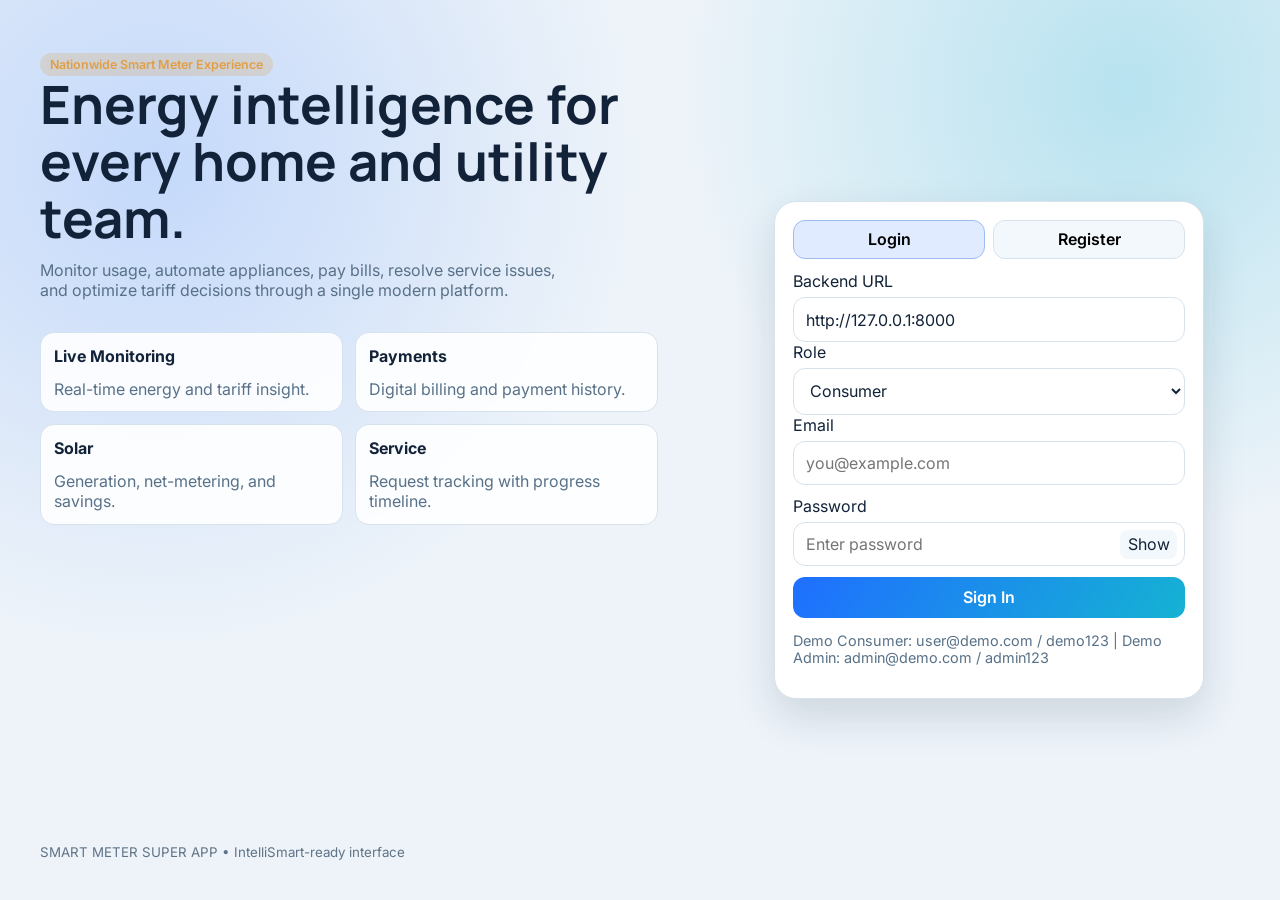
==== frontend/index.html @ e5cbe926 "Initial commit - Smart Meter Super App" ====
﻿<!doctype html>
<html lang="en">
<head>
  <meta charset="UTF-8" />
  <meta name="viewport" content="width=device-width, initial-scale=1.0" />
  <title>SMART METER SUPER APP | Login</title>
  <link rel="preconnect" href="https://fonts.googleapis.com" />
  <link rel="preconnect" href="https://fonts.gstatic.com" crossorigin />
  <link href="https://fonts.googleapis.com/css2?family=Inter:wght@400;500;600;700&family=Manrope:wght@600;700;800&display=swap" rel="stylesheet" />
  <link rel="stylesheet" href="./css/auth.css" />
</head>
<body>
  <div class="auth-layout">
    <section class="hero fade-in">
      <div>
        <p class="badge normal">Nationwide Smart Meter Experience</p>
        <h1>Energy intelligence for every home and utility team.</h1>
        <p>
          Monitor usage, automate appliances, pay bills, resolve service issues, and optimize tariff decisions through a single modern platform.
        </p>
        <div class="hero-grid">
          <article class="hero-tile"><strong>Live Monitoring</strong><p>Real-time energy and tariff insight.</p></article>
          <article class="hero-tile"><strong>Payments</strong><p>Digital billing and payment history.</p></article>
          <article class="hero-tile"><strong>Solar</strong><p>Generation, net-metering, and savings.</p></article>
          <article class="hero-tile"><strong>Service</strong><p>Request tracking with progress timeline.</p></article>
        </div>
      </div>
      <small style="color:#5f7387">SMART METER SUPER APP • IntelliSmart-ready interface</small>
    </section>

    <section class="auth-panel">
      <div class="auth-card fade-in">
        <div class="tabs">
          <button id="tabLogin" class="tab active" type="button">Login</button>
          <button id="tabRegister" class="tab" type="button">Register</button>
        </div>

        <div class="form-row">
          <label for="apiBase">Backend URL</label>
          <input id="apiBase" type="text" value="http://127.0.0.1:8000" />
        </div>

        <div class="form-row">
          <label for="roleSelect">Role</label>
          <select id="roleSelect">
            <option value="CONSUMER">Consumer</option>
            <option value="ADMIN">Admin / Utility Operator</option>
          </select>
        </div>

        <form id="loginForm" class="form">
          <div class="form-row">
            <label for="loginEmail">Email</label>
            <input id="loginEmail" type="email" required placeholder="you@example.com" />
          </div>
          <div class="form-row">
            <label for="loginPassword">Password</label>
            <div class="pwd-wrap">
              <input id="loginPassword" type="password" required placeholder="Enter password" />
              <button id="toggleLoginPwd" type="button">Show</button>
            </div>
          </div>
          <button id="loginBtn" class="btn" type="submit">Sign In</button>
        </form>

        <form id="registerForm" class="form" style="display:none">
          <div class="form-row">
            <label for="regName">Full Name</label>
            <input id="regName" type="text" required placeholder="Consumer name" />
          </div>
          <div class="form-row">
            <label for="regEmail">Email</label>
            <input id="regEmail" type="email" required placeholder="consumer@example.com" />
          </div>
          <div class="form-row">
            <label for="regMeter">Smart Meter ID</label>
            <input id="regMeter" type="text" required placeholder="SM-10002" />
          </div>
          <div class="form-row">
            <label for="regPassword">Password</label>
            <div class="pwd-wrap">
              <input id="regPassword" type="password" required minlength="6" placeholder="At least 6 characters" />
              <button id="toggleRegPwd" type="button">Show</button>
            </div>
          </div>
          <button id="registerBtn" class="btn" type="submit">Create Consumer Account</button>
        </form>

        <p id="authNotice" class="notice"></p>
      </div>
    </section>
  </div>

  <script type="module" src="./js/pages/auth.js"></script>
</body>
</html>
---- frontend/css/auth.css ----
﻿@import url("./tokens.css");

body {
  min-height: 100vh;
  background:
    radial-gradient(circle at 12% 18%, color-mix(in srgb, var(--brand) 20%, transparent), transparent 36%),
    radial-gradient(circle at 88% 10%, color-mix(in srgb, var(--brand-2) 25%, transparent), transparent 32%),
    var(--bg);
}

.auth-layout {
  min-height: 100vh;
  display: grid;
  grid-template-columns: 1.2fr 1fr;
}

.hero {
  padding: 2.5rem;
  display: grid;
  align-content: space-between;
}

.hero h1 {
  font-size: clamp(2rem, 5vw, 3.3rem);
  line-height: 1.08;
}

.hero p {
  color: var(--muted);
  max-width: 52ch;
  margin: 0.8rem 0 0;
}

.hero-grid {
  margin-top: 2rem;
  display: grid;
  grid-template-columns: repeat(2, minmax(130px, 1fr));
  gap: 0.75rem;
}

.hero-tile {
  border: 1px solid var(--line);
  border-radius: 14px;
  padding: 0.8rem;
  background: color-mix(in srgb, var(--bg-elevated) 88%, transparent);
  backdrop-filter: blur(5px);
}

.auth-panel {
  display: grid;
  place-items: center;
  padding: 1.2rem;
}

.auth-card {
  width: min(430px, 100%);
  border: 1px solid var(--line);
  border-radius: 22px;
  background: var(--bg-elevated);
  box-shadow: var(--shadow-md);
  padding: 1.1rem;
}

.tabs {
  display: grid;
  grid-template-columns: 1fr 1fr;
  gap: 0.45rem;
  margin-bottom: 0.75rem;
}

.tab {
  border: 1px solid var(--line);
  background: var(--bg-muted);
  border-radius: 12px;
  padding: 0.55rem;
  cursor: pointer;
  font-weight: 600;
}

.tab.active {
  background: color-mix(in srgb, var(--brand) 14%, var(--bg-elevated) 86%);
  border-color: color-mix(in srgb, var(--brand) 32%, var(--line) 68%);
}

.form {
  display: grid;
  gap: 0.64rem;
}

.form-row {
  display: grid;
  gap: 0.4rem;
}

.pwd-wrap {
  position: relative;
}

.pwd-wrap button {
  position: absolute;
  right: 8px;
  top: 8px;
  border: 0;
  border-radius: 8px;
  padding: 0.28rem 0.48rem;
  background: var(--bg-muted);
  color: var(--text);
  cursor: pointer;
}

.notice {
  min-height: 1.2rem;
  font-size: 0.9rem;
  color: var(--muted);
}

.notice.error {
  color: var(--danger);
}

@media (max-width: 960px) {
  .auth-layout {
    grid-template-columns: 1fr;
  }

  .hero {
    padding-bottom: 0;
  }
}
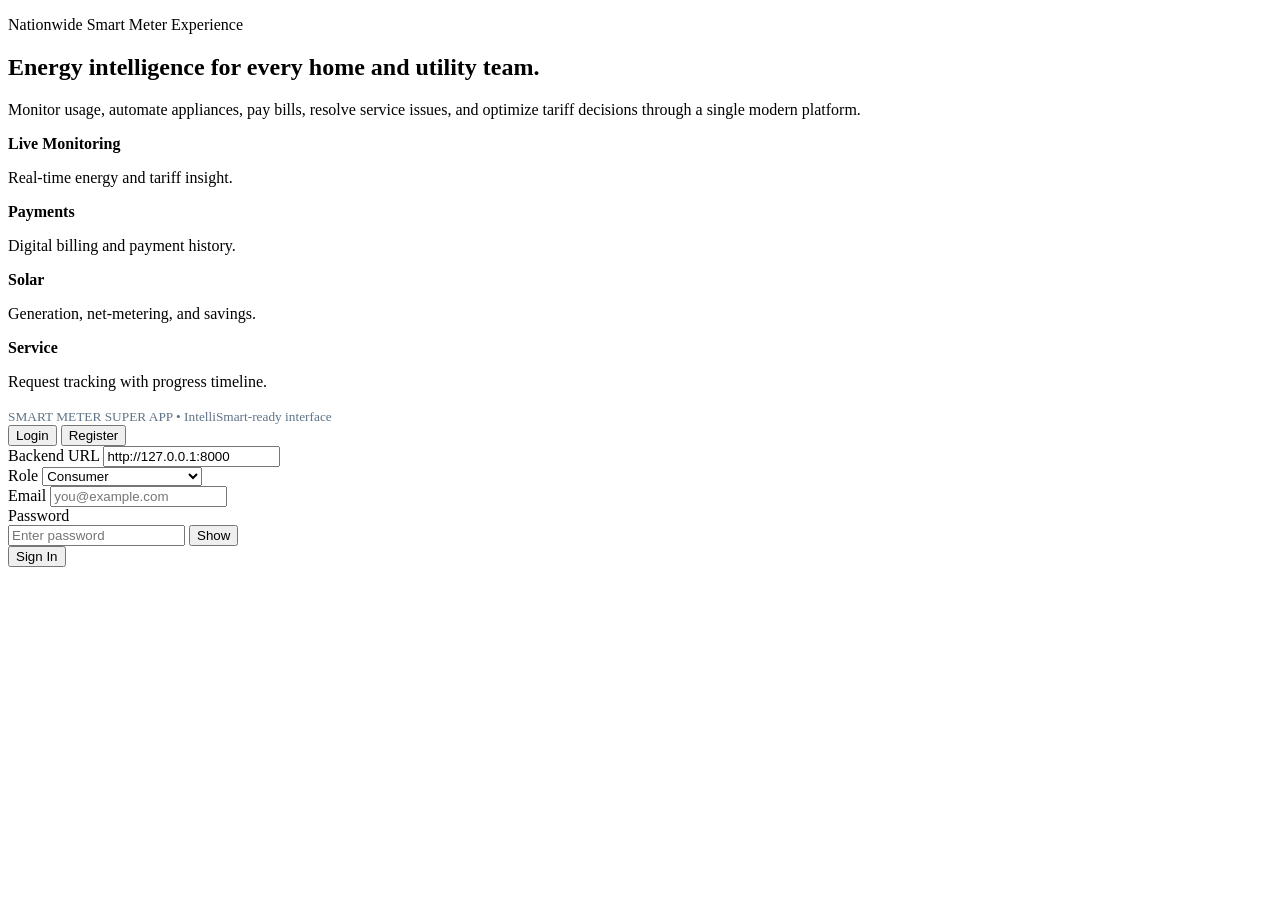
==== commit b213ddce: "Fix static asset paths for Render deployment" ====
--- a/frontend/index.html
+++ b/frontend/index.html
@@ -7,7 +7,7 @@
   <link rel="preconnect" href="https://fonts.googleapis.com" />
   <link rel="preconnect" href="https://fonts.gstatic.com" crossorigin />
   <link href="https://fonts.googleapis.com/css2?family=Inter:wght@400;500;600;700&family=Manrope:wght@600;700;800&display=swap" rel="stylesheet" />
-  <link rel="stylesheet" href="./css/auth.css" />
+  <link rel="stylesheet" href="/static/css/auth.css" />
 </head>
 <body>
   <div class="auth-layout">
@@ -91,7 +91,8 @@
     </section>
   </div>
 
-  <script type="module" src="./js/pages/auth.js"></script>
+  <script type="module" src="/static/js/pages/auth.js"></script>
 </body>
 </html>
 
+
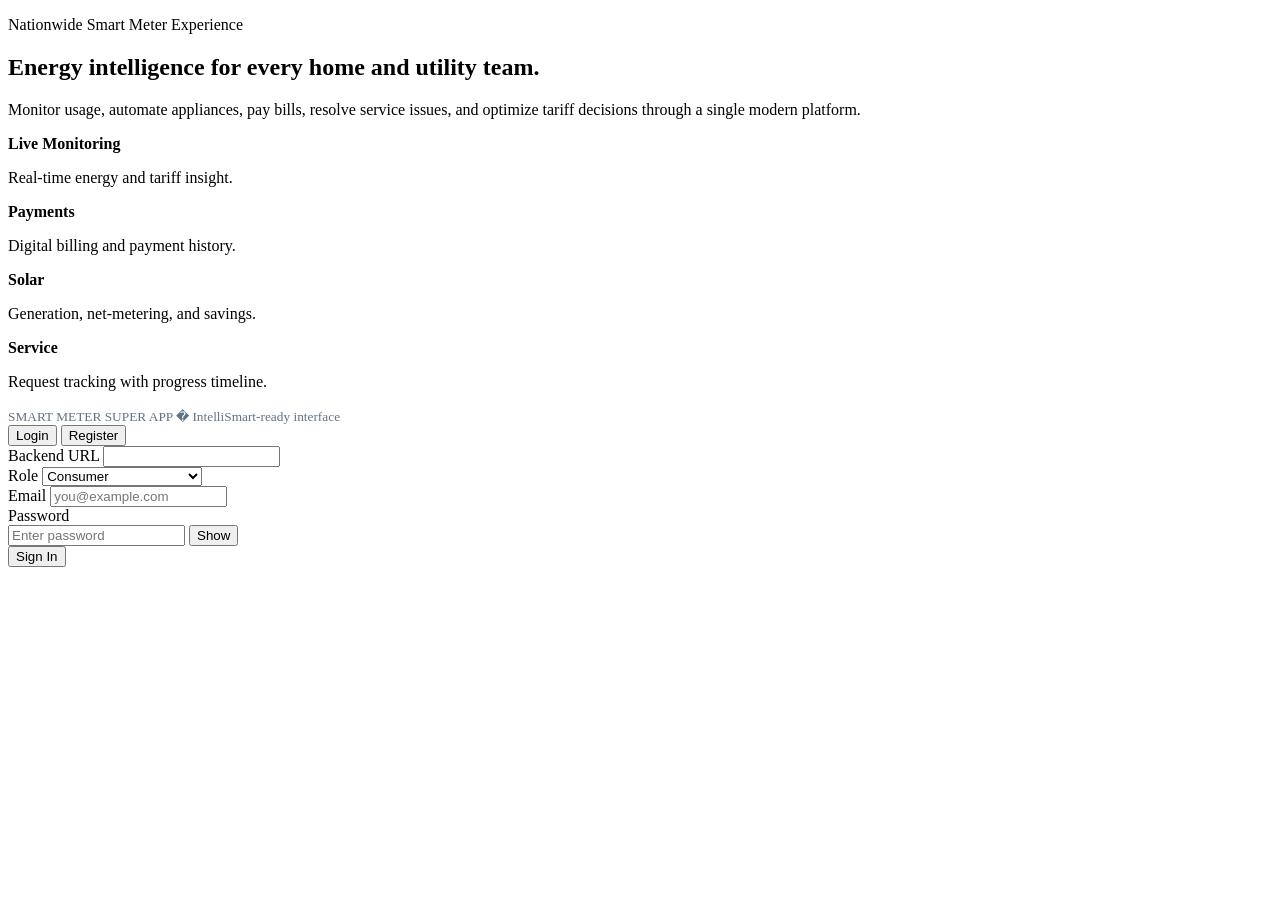
==== commit dfae52c2: "Fix API base URL for production" ====
--- a/frontend/index.html
+++ b/frontend/index.html
@@ -1,4 +1,4 @@
-﻿<!doctype html>
+<!doctype html>
 <html lang="en">
 <head>
   <meta charset="UTF-8" />
@@ -25,7 +25,7 @@
           <article class="hero-tile"><strong>Service</strong><p>Request tracking with progress timeline.</p></article>
         </div>
       </div>
-      <small style="color:#5f7387">SMART METER SUPER APP • IntelliSmart-ready interface</small>
+      <small style="color:#5f7387">SMART METER SUPER APP � IntelliSmart-ready interface</small>
     </section>
 
     <section class="auth-panel">
@@ -37,7 +37,7 @@
 
         <div class="form-row">
           <label for="apiBase">Backend URL</label>
-          <input id="apiBase" type="text" value="http://127.0.0.1:8000" />
+          <input id="apiBase" type="text" value="" />
         </div>
 
         <div class="form-row">
@@ -96,3 +96,4 @@
 </html>
 
 
+
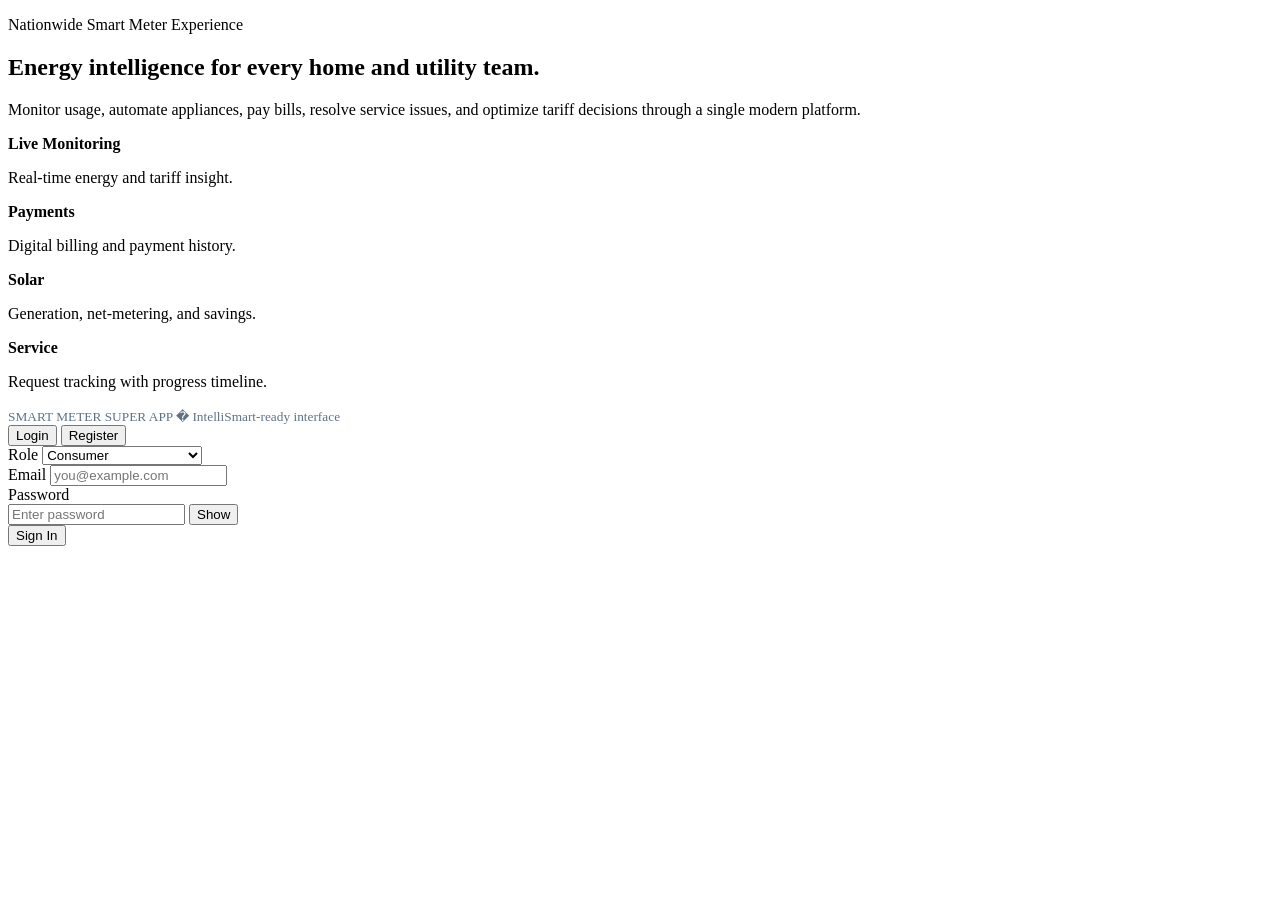
==== commit 04596cc6: "production routing fix" ====
--- a/frontend/index.html
+++ b/frontend/index.html
@@ -34,13 +34,7 @@
           <button id="tabLogin" class="tab active" type="button">Login</button>
           <button id="tabRegister" class="tab" type="button">Register</button>
         </div>
-
-        <div class="form-row">
-          <label for="apiBase">Backend URL</label>
-          <input id="apiBase" type="text" value="" />
-        </div>
-
-        <div class="form-row">
+<div class="form-row">
           <label for="roleSelect">Role</label>
           <select id="roleSelect">
             <option value="CONSUMER">Consumer</option>
@@ -97,3 +91,4 @@
 
 
 
+
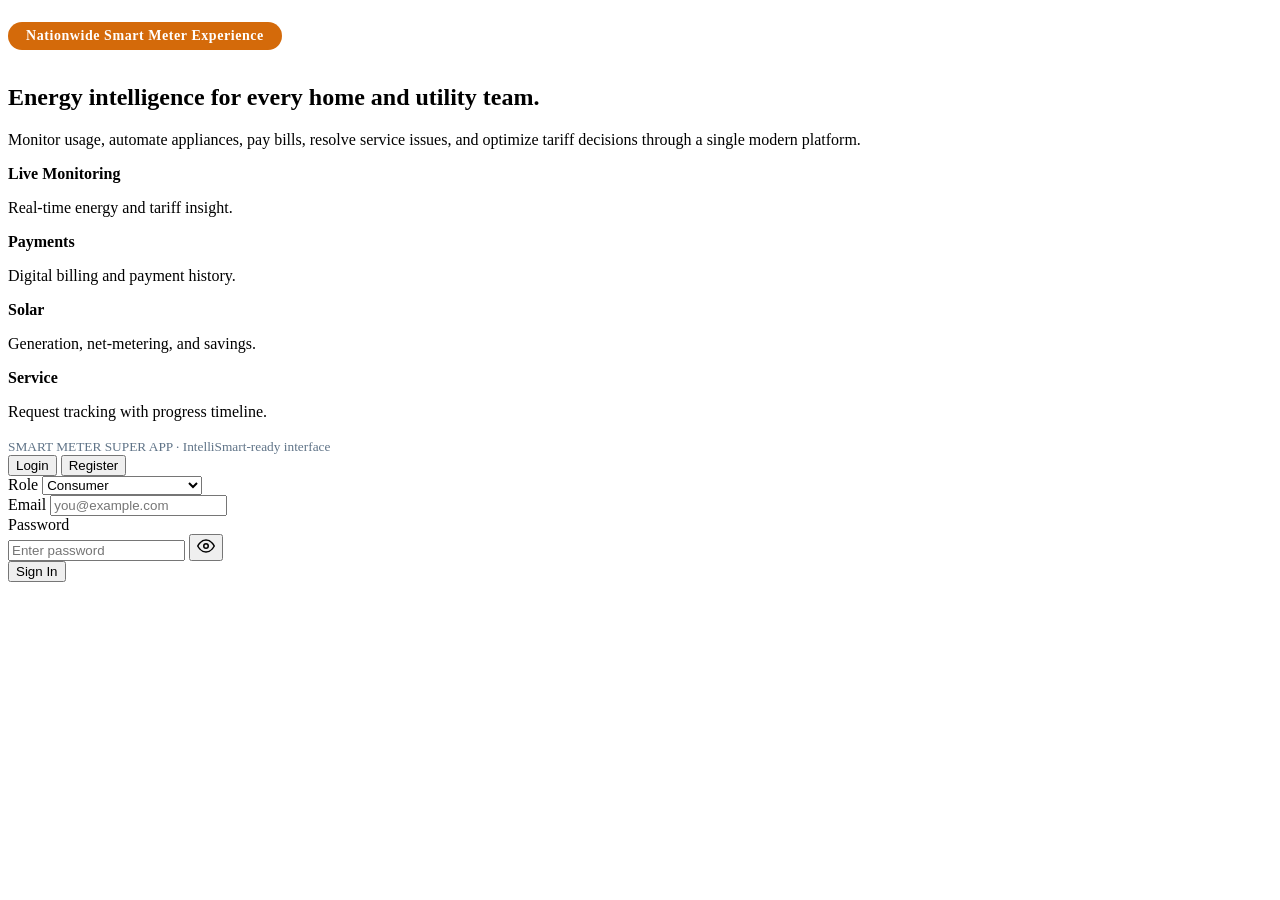
==== commit 210a65f2: "many small fixes" ====
--- a/frontend/index.html
+++ b/frontend/index.html
@@ -13,7 +13,7 @@
   <div class="auth-layout">
     <section class="hero fade-in">
       <div>
-        <p class="badge normal">Nationwide Smart Meter Experience</p>
+        <p class="badge normal" style="background:#d46a0a;color:#ffffff;font-weight:700;font-size:14px;padding:6px 18px;border-radius:20px;letter-spacing:0.04em;display:inline-block;">Nationwide Smart Meter Experience</p>
         <h1>Energy intelligence for every home and utility team.</h1>
         <p>
           Monitor usage, automate appliances, pay bills, resolve service issues, and optimize tariff decisions through a single modern platform.
@@ -25,7 +25,7 @@
           <article class="hero-tile"><strong>Service</strong><p>Request tracking with progress timeline.</p></article>
         </div>
       </div>
-      <small style="color:#5f7387">SMART METER SUPER APP � IntelliSmart-ready interface</small>
+      <small style="color:#5f7387">SMART METER SUPER APP &middot; IntelliSmart-ready interface</small>
     </section>
 
     <section class="auth-panel">
@@ -51,7 +51,12 @@
             <label for="loginPassword">Password</label>
             <div class="pwd-wrap">
               <input id="loginPassword" type="password" required placeholder="Enter password" />
-              <button id="toggleLoginPwd" type="button">Show</button>
+              <button id="toggleLoginPwd" type="button" aria-label="Toggle password visibility">
+                <svg id="loginEyeIcon" xmlns="http://www.w3.org/2000/svg" width="18" height="18" viewBox="0 0 24 24" fill="none" stroke="currentColor" stroke-width="2" stroke-linecap="round" stroke-linejoin="round">
+                  <path d="M1 12s4-8 11-8 11 8 11 8-4 8-11 8-11-8-11-8z"></path>
+                  <circle cx="12" cy="12" r="3"></circle>
+                </svg>
+              </button>
             </div>
           </div>
           <button id="loginBtn" class="btn" type="submit">Sign In</button>
@@ -74,7 +79,12 @@
             <label for="regPassword">Password</label>
             <div class="pwd-wrap">
               <input id="regPassword" type="password" required minlength="6" placeholder="At least 6 characters" />
-              <button id="toggleRegPwd" type="button">Show</button>
+              <button id="toggleRegPwd" type="button" aria-label="Toggle password visibility">
+                <svg id="regEyeIcon" xmlns="http://www.w3.org/2000/svg" width="18" height="18" viewBox="0 0 24 24" fill="none" stroke="currentColor" stroke-width="2" stroke-linecap="round" stroke-linejoin="round">
+                  <path d="M1 12s4-8 11-8 11 8 11 8-4 8-11 8-11-8-11-8z"></path>
+                  <circle cx="12" cy="12" r="3"></circle>
+                </svg>
+              </button>
             </div>
           </div>
           <button id="registerBtn" class="btn" type="submit">Create Consumer Account</button>
